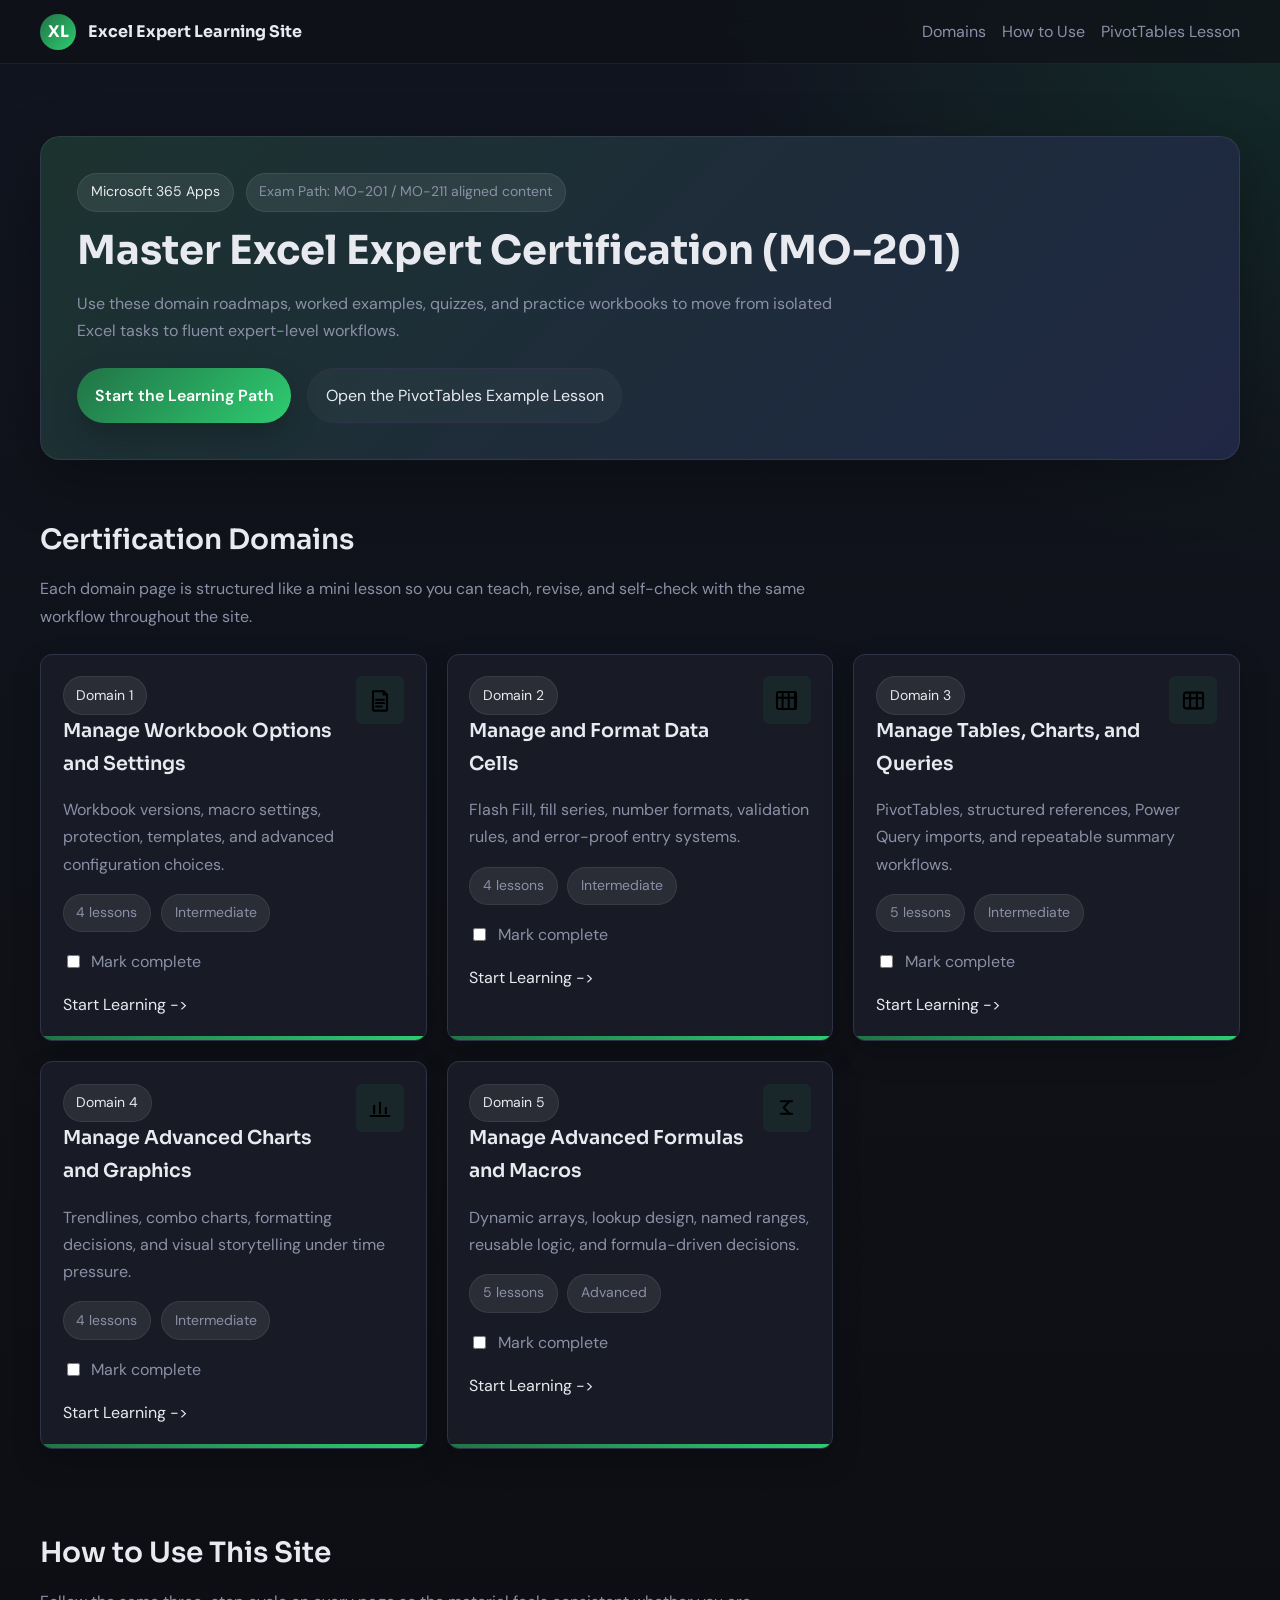
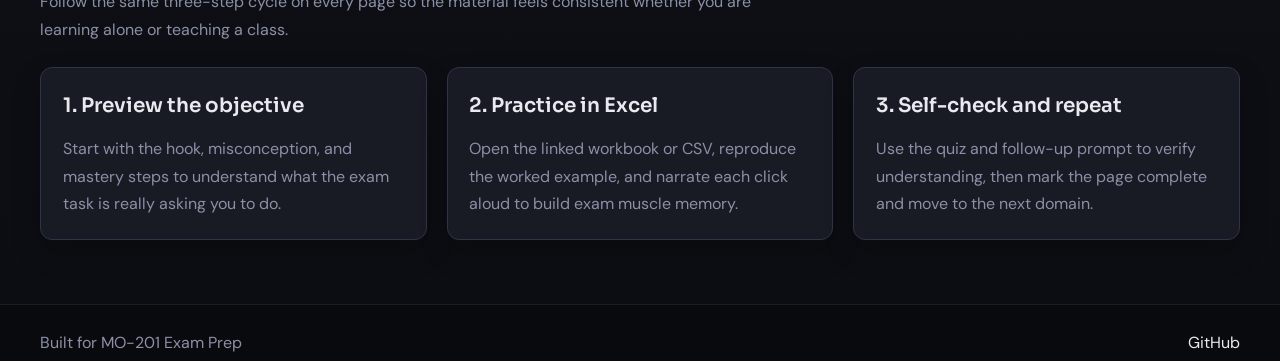
==== index.html @ 428512b2 "Add root index.html redirect for GitHub Pages Made-with: Cursor" ====
<!DOCTYPE html>
<html lang="en">
<head>
  <meta charset="utf-8">
  <meta name="viewport" content="width=device-width, initial-scale=1">
  <meta http-equiv="refresh" content="0; url=site/">
  <link rel="canonical" href="site/">
  <title>Redirecting to Excel Expert Learning Site</title>
</head>
<body>
  <p>If you are not redirected, <a href="site/">open the learning site</a>.</p>
</body>
</html>
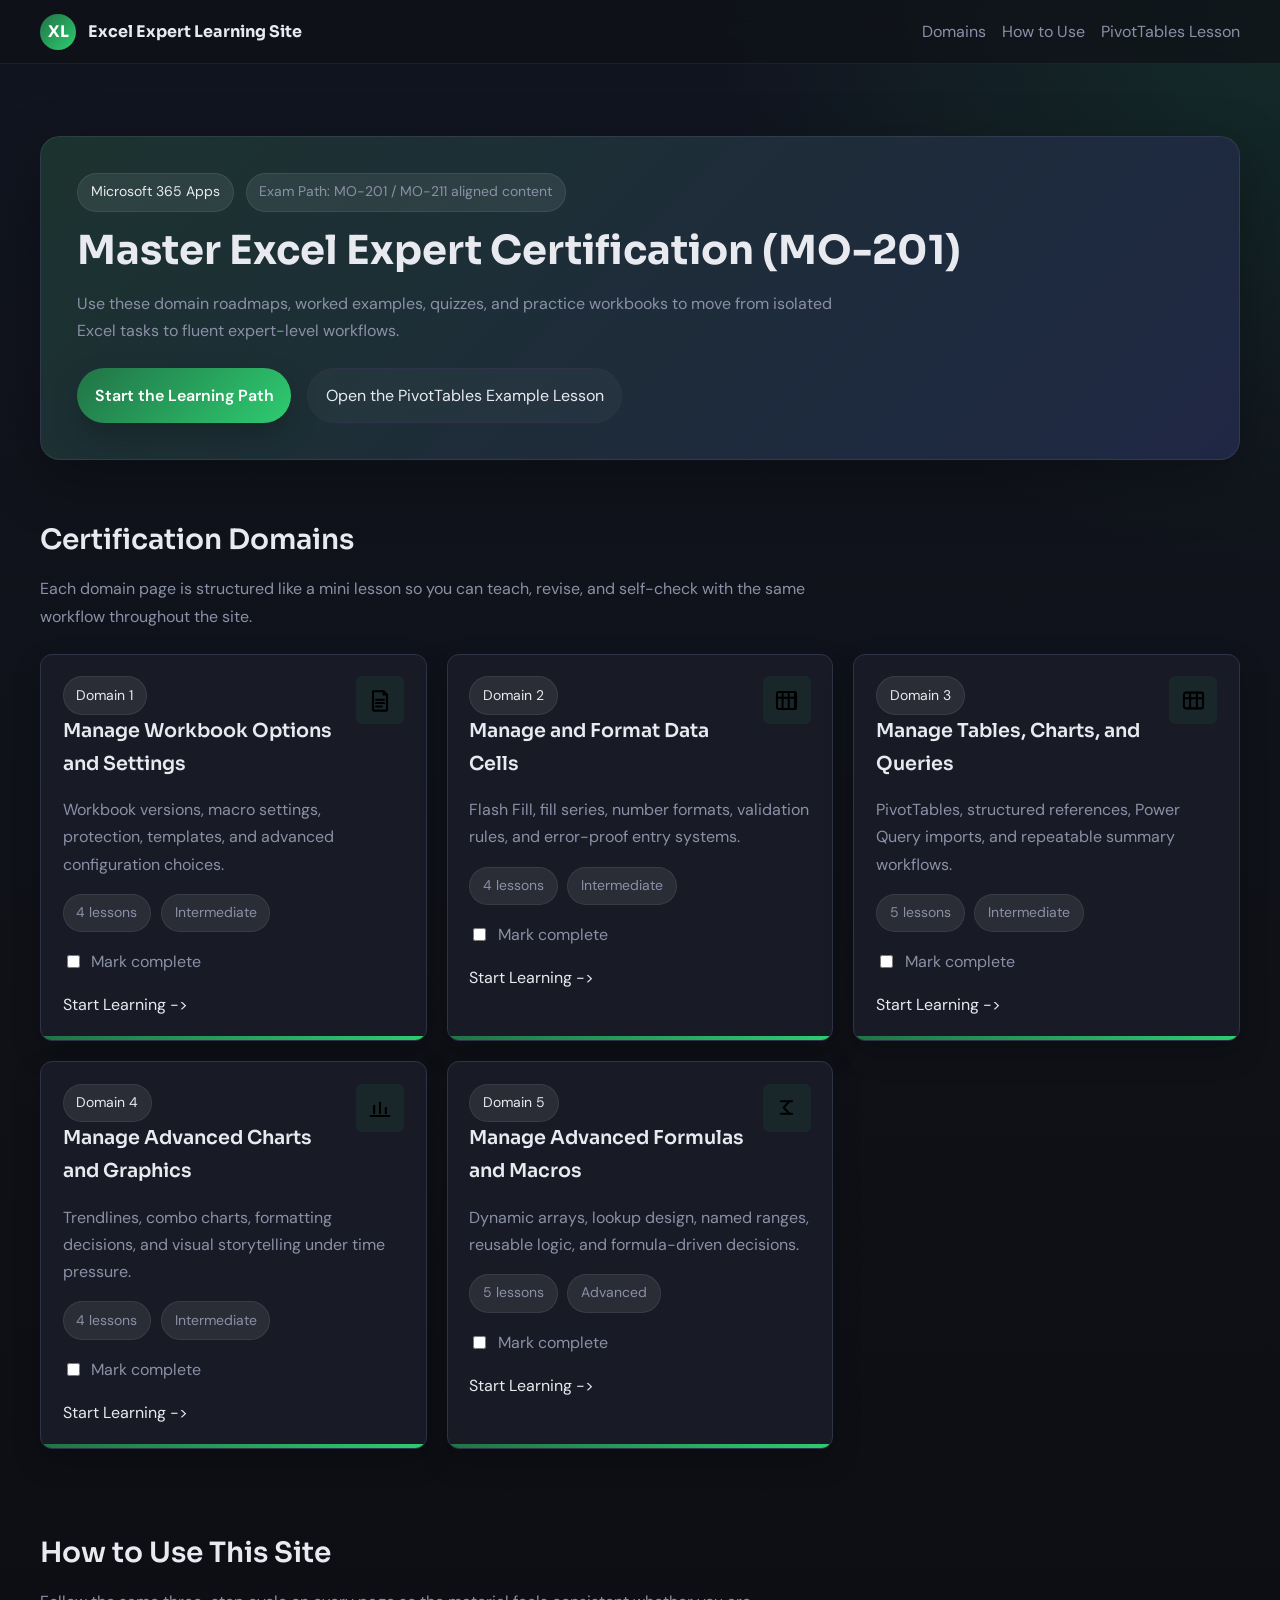
==== commit ddef14d4: "relocation of folders" ====
--- a/index.html
+++ b/index.html
@@ -6,8 +6,60 @@
   <meta http-equiv="refresh" content="0; url=site/">
   <link rel="canonical" href="site/">
   <title>Redirecting to Excel Expert Learning Site</title>
+  <style>
+    :root {
+      color-scheme: dark;
+    }
+    html, body {
+      height: 100%;
+      margin: 0;
+    }
+    body {
+      display: flex;
+      flex-direction: column;
+      align-items: center;
+      justify-content: center;
+      gap: 1.25rem;
+      box-sizing: border-box;
+      padding: 1.5rem;
+      font-family: system-ui, -apple-system, "Segoe UI", sans-serif;
+      background: radial-gradient(120% 100% at 50% 0%, #161b22 0%, #0d1117 45%, #010409 100%);
+      color: #c9d1d9;
+    }
+    .loader {
+      width: 2.5rem;
+      height: 2.5rem;
+      border: 3px solid rgba(240, 246, 252, 0.12);
+      border-top-color: #58a6ff;
+      border-radius: 50%;
+      animation: spin 0.7s linear infinite;
+    }
+    @keyframes spin {
+      to { transform: rotate(360deg); }
+    }
+    .label {
+      font-size: 0.875rem;
+      font-weight: 500;
+      letter-spacing: 0.02em;
+      color: #8b949e;
+    }
+    .fallback {
+      margin: 0;
+      font-size: 0.8125rem;
+      color: #6e7681;
+    }
+    .fallback a {
+      color: #58a6ff;
+      text-decoration: none;
+    }
+    .fallback a:hover {
+      text-decoration: underline;
+    }
+  </style>
 </head>
 <body>
-  <p>If you are not redirected, <a href="site/">open the learning site</a>.</p>
+  <div class="loader" role="status" aria-label="Loading"></div>
+  <span class="label">Loading site…</span>
+  <p class="fallback">If you are not redirected, <a href="site/">open the learning site</a>.</p>
 </body>
 </html>
